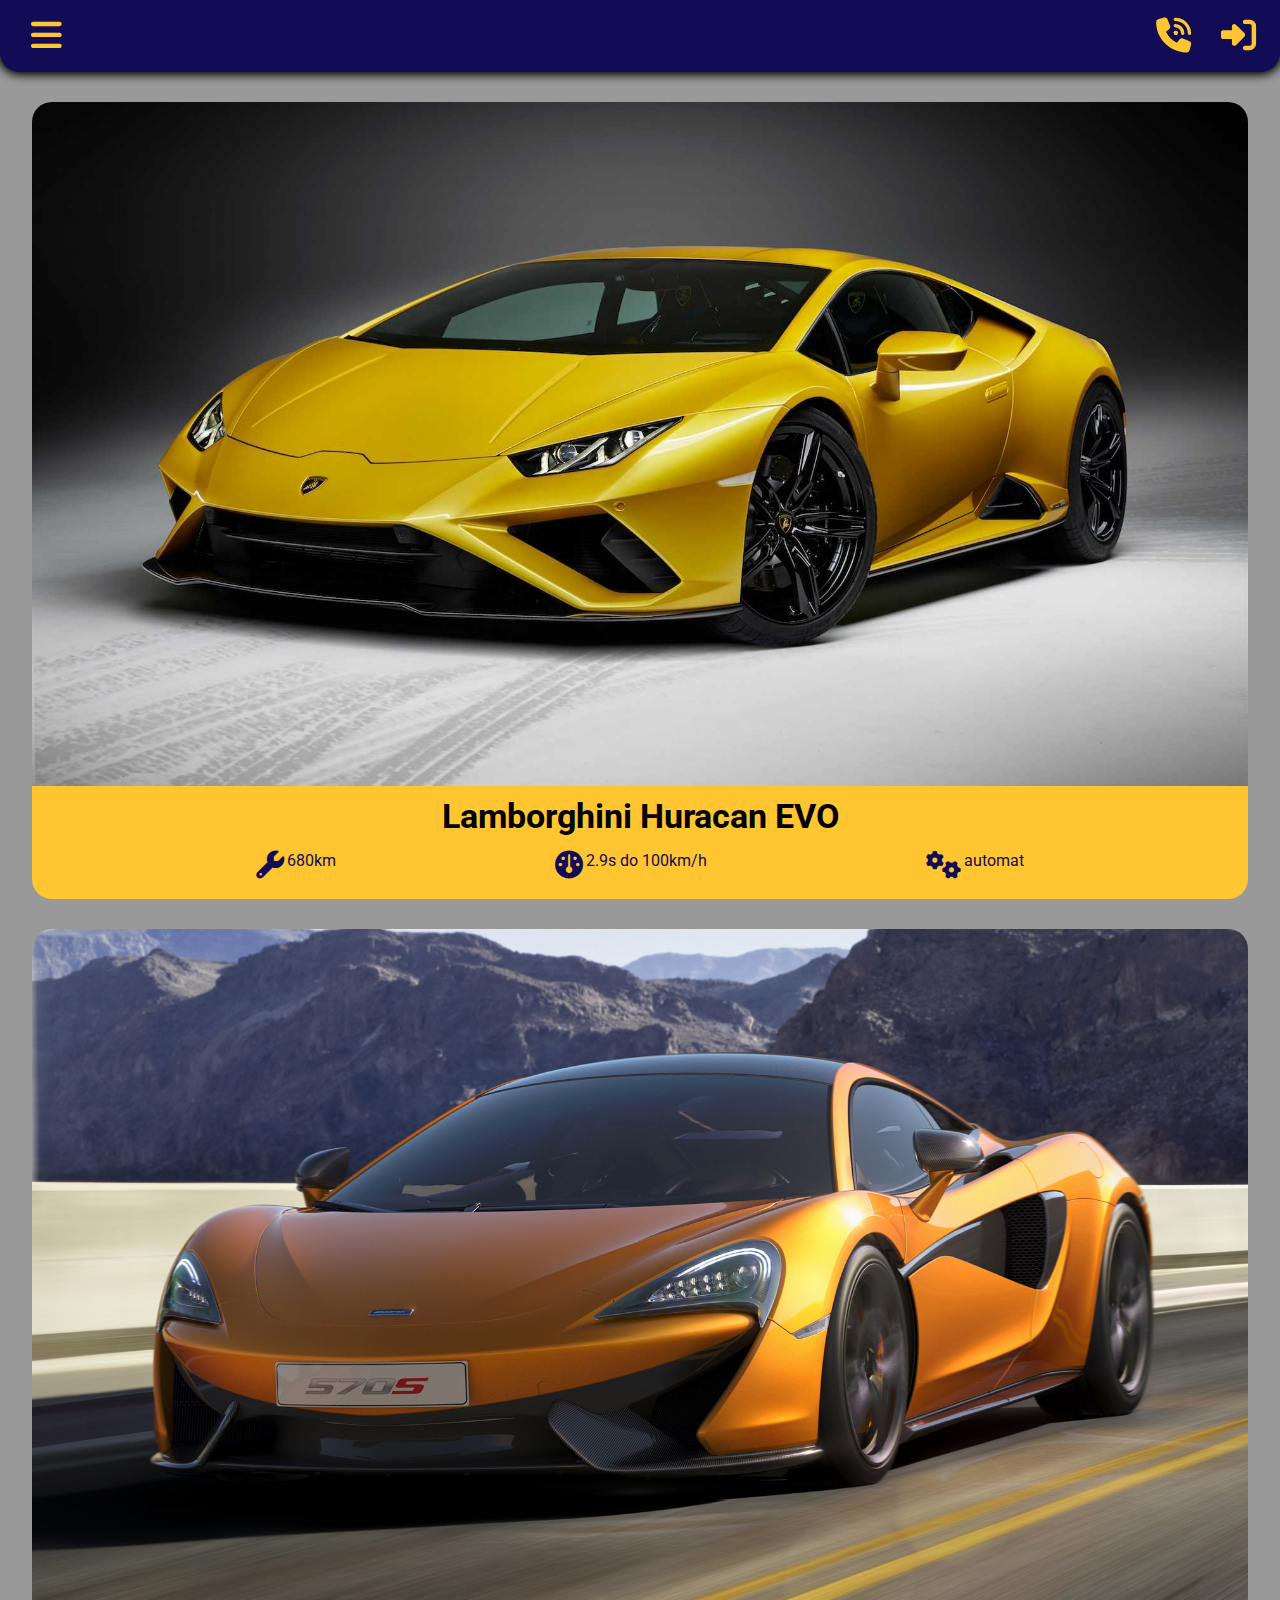
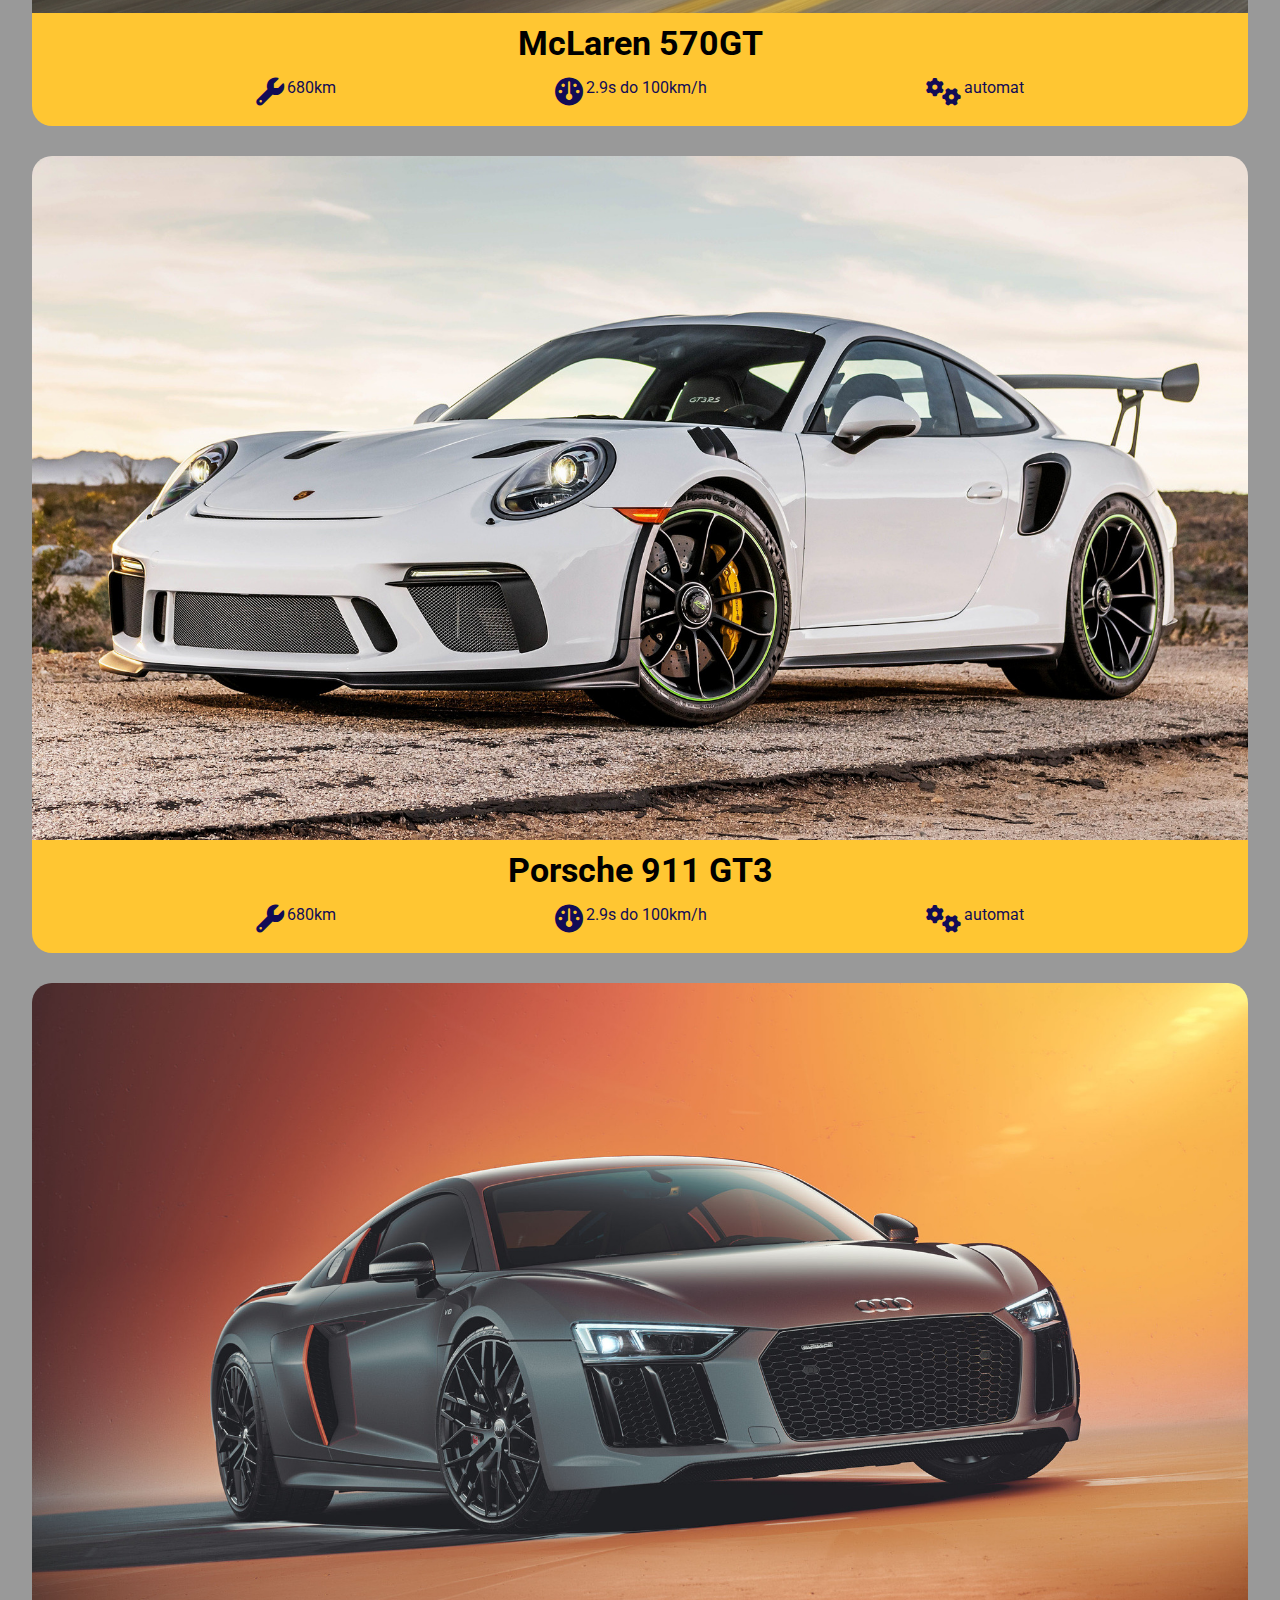
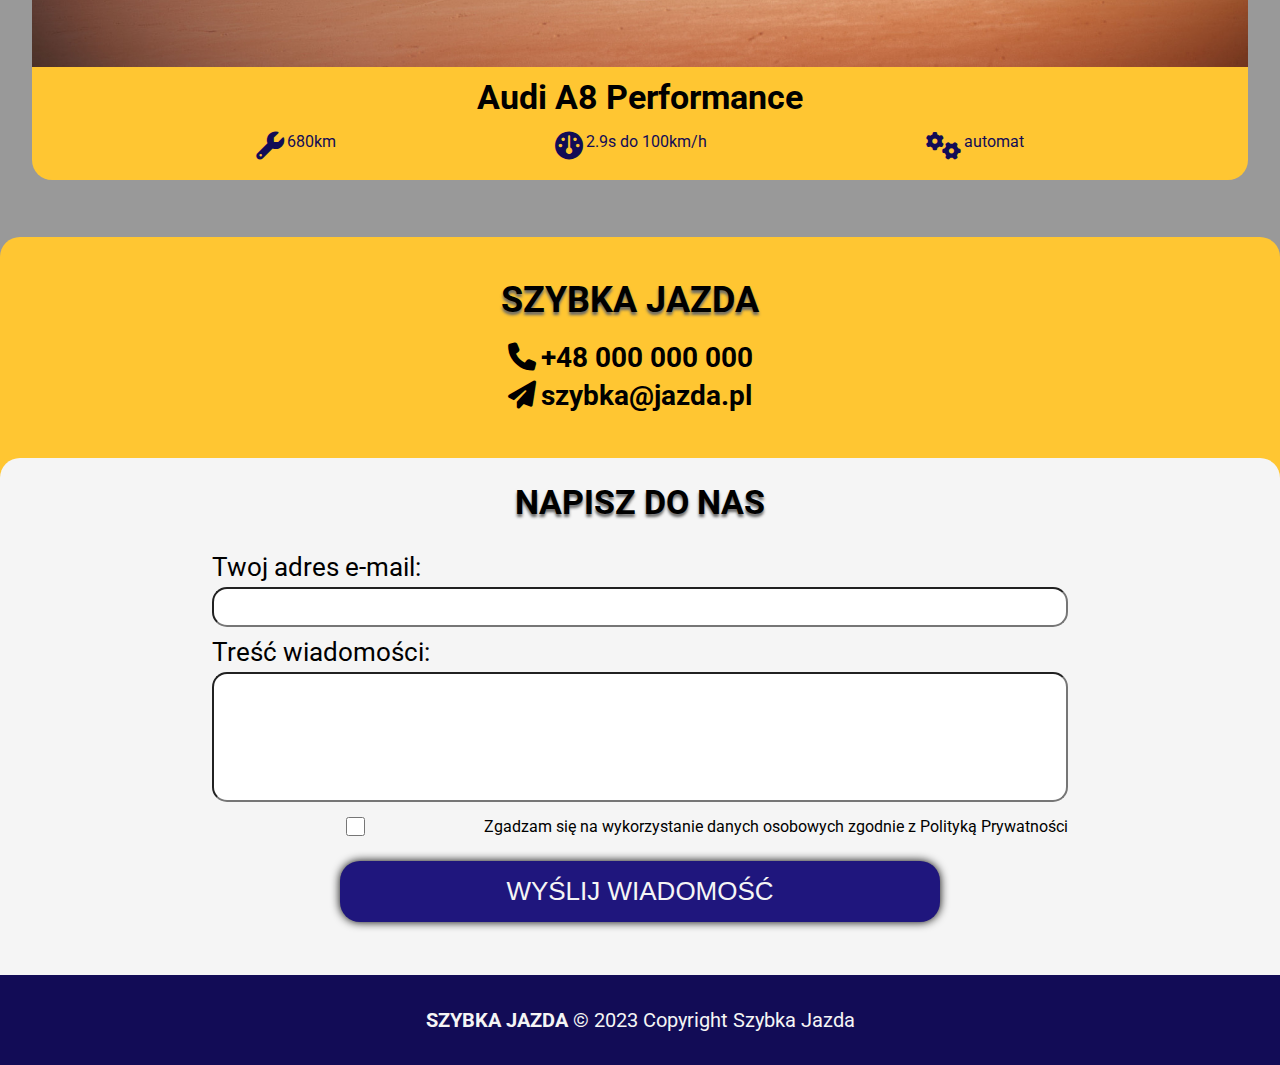
==== cars.html @ 6b2746b0 "Add files via upload" ====
<!DOCTYPE html>
<html lang="en">

<head>
    <meta charset="UTF-8">
    <meta http-equiv="X-UA-Compatible" content="IE=edge">
    <meta name="viewport" content="width=device-width, initial-scale=1.0">
    <title>Wypożyczalnia aut sportowych</title>

    <!-- styles -->
    <!-- fontaswome -->
    <link rel="stylesheet" href="fontawesome-free-6.4.0-web/css/all.css">

    <!-- phone styles -->
    <link rel="stylesheet" href="css/main.css">
    <link rel="stylesheet" href="css/cars.css">

    <!-- tablet styles -->
    <link rel="stylesheet" href="css/main-tablet.css">
    <link rel="stylesheet" href="css/cars-tablet.css">

    <!-- favicon -->
    <link rel="shortcut icon" type="image/ico" href="img/favicon.ico">
</head>

<body>
    <div class="wrapper">
        <nav class="navbar">
            <button onclick="toggleNavbar()"><i class="fa-solid fa-xmark"></i></button>
            <ul>
                <li><a href="index.html">strona główna</a></li>
                <li><a href="cars.html">samochody</a></li>
                <li><a href="about.html">dlaczego my?</a></li>
                <li><a href="voucher.html">vouchery</a></li>
                <li><a href="howworks.html">jak to działa?</a></li>
                <a href="cars.html">zarezerwuj</a>
                <div class="phone_number_box">
                    <p>Skontaktuj sie z nami</p>
                    <a href="tel:000-000-000"><i class="fa-solid fa-phone"></i>+48 000 000 000</a>
                    <a href="mailto: szybka@jazda.pl"><i class="fa-solid fa-paper-plane"></i>szybka@jazda.pl</a>
                </div>
            </ul>
        </nav>

        <header class="header clearfix">
            <button onclick="toggleNavbar()"><i class="fa-solid fa-bars"></i></button>
            <div class="nav_contacts">
                <button onclick="toggleContact()"><i class="fa-solid fa-phone-volume"></i></button>
                <button><a class="link_button" href="login.html"><i class="fa-solid fa-right-to-bracket"></i></a></button>
                <div class="phone_number_boxDisplay">
                    <div class="phone_number_box">
                        <p>Skontaktuj sie z nami</p>
                        <a href="tel:000-000-000"><i class="fa-solid fa-phone"></i>+48 000 000 000</a>
                        <a href="mailto: szybka@jazda.pl"><i class="fa-solid fa-paper-plane"></i>szybka@jazda.pl</a>
                    </div>
                </div>
            </div>
        </header>

        <article>
            <div class="car">
                <div class="car_photo">
                    <img src="img/huracan-evo.jpg" alt="Lamborghini Huracan EVO">
                </div>
                <div class="car_info">
                    <h2>Lamborghini Huracan EVO</h2>
                    <div class="short_info">
                        <div class="short_info_element">
                            <i class="fa-solid fa-wrench"></i> <p>680km</p>
                        </div>
                        <div class="short_info_element">
                            <i class="fa-solid fa-gauge"></i> <p>2.9s do 100km/h</p>
                        </div>
                        <div class="short_info_element">
                            <i class="fa-sharp fa-solid fa-gears"></i> <p>automat</p>
                        </div>
                    </div>
                </div>
            </div>

            <div class="car">
                <div class="car_photo">
                    <img src="img/mclaren-570gt.jpg" alt="Lamborghini Huracan EVO">
                </div>
                <div class="car_info">
                    <h2>McLaren 570GT</h2>
                    <div class="short_info">
                        <div class="short_info_element">
                            <i class="fa-solid fa-wrench"></i> <p>680km</p>
                        </div>
                        <div class="short_info_element">
                            <i class="fa-solid fa-gauge"></i> <p>2.9s do 100km/h</p>
                        </div>
                        <div class="short_info_element">
                            <i class="fa-sharp fa-solid fa-gears"></i> <p>automat</p>
                        </div>
                    </div>
                </div>
            </div>

            <div class="car">
                <div class="car_photo">
                    <img src="img/porshe-911gt3.jpg" alt="Lamborghini Huracan EVO">
                </div>
                <div class="car_info">
                    <h2>Porsche 911 GT3</h2>
                    <div class="short_info">
                        <div class="short_info_element">
                            <i class="fa-solid fa-wrench"></i> <p>680km</p>
                        </div>
                        <div class="short_info_element">
                            <i class="fa-solid fa-gauge"></i> <p>2.9s do 100km/h</p>
                        </div>
                        <div class="short_info_element">
                            <i class="fa-sharp fa-solid fa-gears"></i> <p>automat</p>
                        </div>
                    </div>
                </div>
            </div>

            <div class="car">
                <div class="car_photo">
                    <img src="img/audi-r8.jpg" alt="Lamborghini Huracan EVO">
                </div>
                <div class="car_info">
                    <h2>Audi A8 Performance</h2>
                    <div class="short_info">
                        <div class="short_info_element">
                            <i class="fa-solid fa-wrench"></i> <p>680km</p>
                        </div>
                        <div class="short_info_element">
                            <i class="fa-solid fa-gauge"></i> <p>2.9s do 100km/h</p>
                        </div>
                        <div class="short_info_element">
                            <i class="fa-sharp fa-solid fa-gears"></i> <p>automat</p>
                        </div>
                    </div>
                </div>
            </div>
        </article>

        <section class="contact">
            <div class="phone_email">
                <div class="nav_contacts">
                    <h1 class="company_name">szybka jazda</h1>
                    <a href="tel:000-000-000"><i class="fa-solid fa-phone"></i>+48 000 000 000</a>
                    <a href="mailto: szybka@jazda.pl"><i class="fa-solid fa-paper-plane"></i>szybka@jazda.pl</a>
                </div>
            </div>
            <div class="contact_form">
                <h2>napisz do nas</h2>
                <form action="#">
                    <label for="user-email">Twoj adres e-mail:</label>
                    <input id="user-email" type="email">
                    <label for="user-message">Treść wiadomości:</label>
                    <input id="user-email" type="textarea">
                    <div class="checkbox_div">
                        <input type="checkbox" name="personal-data" id="personal-data" required><p>Zgadzam się na wykorzystanie danych osobowych zgodnie z Polityką Prywatności</p>
                    </div>
                    <input type="submit" value="WYŚLIJ WIADOMOŚĆ">
                </form>
            </div>
        </section>

        <footer>
            <p><span>szybka jazda</span> &copy; 2023 Copyright Szybka Jazda</p>
        </footer>
    </div>

    <script src="js/toggle.js"></script>
</body>

</html>
---- css/main.css ----
/* Fonts from Google Fonts */

@import url('https://fonts.googleapis.com/css2?family=Roboto+Condensed:wght@300;400;700&family=Roboto:wght@300;400;700&display=swap');
/* 
    font-family: 'Roboto', sans-serif;

    font-family: 'Roboto Condensed', sans-serif;
*/


/* =============  variables  ============= */
:root {
    --font-roboto: 'Roboto', sans-serif;
    --font-roboto-condensed: 'Roboto Condensed', sans-serif;
    --font-h1-size: 2.6rem;
    --font-h2-size: 2.4rem;
    --font-p-size: 1.8rem;
    --font-label-size: 1.6rem;

    --bgcolor-whiteTxt: #F5F5F5;
    --bgcolor-darkBlue: #120C56;
    --bgcolor-orange: #FFC632;
    --bgcolor-red: #FF0000;

    --bghover-darkBlue: #1f167d;
    --bghover-orange: #d1a127;
}

* {
    margin: 0;
    padding: 0;
    box-sizing: border-box;
    outline: none;
}

.clearfix::after {
    content: "";
    display: block;
    clear: both;
}

html {
    font-size: 10px;
    font-family: var(--font-roboto);
}

body {
    background-image: url('https://www.autocar.co.uk/sites/autocar.co.uk/files/images/car-reviews/first-drives/legacy/99-worlds-fastest-production-cars-lead.jpg');
    background-size: cover;
    background-attachment: fixed;
    background-position: center;
}

h1, h2, button {
    text-transform: uppercase;
}

h2 {
    font-size: var(--font-h2-size);
}

p, a, button {
    font-size: var(--font-p-size);
}

a {
    color: black;
    text-decoration: none;
}

label {
    display: block;
    margin-bottom: 5px;
    font-size: var(--font-label-size);
}


/* ---------------- blue button ---------------- */
.blue_button,
input[type=button],
input[type=submit] {
    padding: 15px 25px;
    border: none;
    border-radius: 20px;
    box-shadow: 0 0 10px black;
    background-color: var(--bgcolor-darkBlue);
    text-transform: uppercase;
    font-weight: 300;
    font-size: var(--font-p-size);
    color: var(--bgcolor-whiteTxt);
    transition: .3s;
}

.blue_button:hover,
input[type=button],
input[type=submit] {
    background-color: var(--bghover-darkBlue);
}
/* --------------------------------------------- */


/* ---------------- company name ---------------- */
.company_name {
    margin-bottom: 20px;
    font-weight: 700;
    font-size: var(--font-h1-size);
    text-transform: uppercase;
    text-shadow: 0 3px 3px rgb(104, 104, 104);
}
/* --------------------------------------------- */


/* ---------------- phone and email box ---------------- */
.phone_number_box {
    width: 100%;
    font-weight: 700;
    text-align: center;
    line-height: 1.5;
}

.phone_number_box a {
    display: block;
}

.phone_number_box a>i {
    padding-right: 10px;
}

.phone_number_box p {
    margin-bottom: 5px;
}
/* --------------------------------------------- */
 

/* ---------------- phone and email box display ---------------- */
.phone_number_boxDisplay {
    display: none;
    position: fixed;
    top: 8vh;
    right: 0;
    width: 70%;
    padding-top: 20px;
    padding-bottom: 20px;
    border-radius: 20px 20px 20px 20px;
    box-shadow: 0 0 25px 5px black;
    background-color: var(--bgcolor-orange);
    z-index: 1000;
    overflow: hidden;
}
/* --------------------------------------------- */

.img_logo {
    width: 70%;
    max-width: 380px;
}

.wrapper {
    display: flex;
    flex-direction: column;
    flex-grow: 1;
    min-height: 100vh;
    max-width: 1280px;
    margin: 0 auto;
    background-color: rgba(0, 0, 0, 0.4);
}


/* ===========================  HEADER  =========================== */
.navbar {
    display: none;
}

nav {
    position: fixed;
    top: 0;
    left: 0;
    width: 70%;
    padding-bottom: 20px;
    border-radius: 0 20px 20px 20px;
    box-shadow: 0 0 25px 5px black;
    background-color: var(--bgcolor-orange);
    z-index: 1000;
    overflow: hidden;
}

nav ul {
    list-style-type: none;
}

nav ul>li>a {
    display: block;
    padding: 0 20px;
    line-height: 1.8;
    text-transform: uppercase;
    font-size: var(--font-p-size);
    font-weight: 700;
}

nav ul>a {
    display: block;
    padding: 10px;
    margin: 20px 30px;
    border-radius: 20px;
    text-align: center;
    text-transform: uppercase;
    color: var(--bgcolor-whiteTxt);
    background-color: var(--bgcolor-darkBlue);
}

/* nav ul>li:nth-last-of-type(1)::after {
    display: block;
    content: "";
    margin-top: 10px;
    border-top: 1px dashed black;
}

nav ul>.phone_number_box::before {
    display: block;
    content: "";
    margin-bottom: 10px;
    border-top: 1px dashed black; 
}*/

nav ul>li>a:hover {
    background-color: var(--bghover-orange);
}

nav button i {
    font-size: 35px;
}

.display-block {
    display: block;
}
/* =============================================================== */



/* ===========================  HEADER  =========================== */
header {
    position: fixed;
    top: 0;
    left: 0;
    width: 100%;
    flex-basis: 8vh;
    border-radius: 0 0 20px 20px;
    background-color: var(--bgcolor-darkBlue);
    box-shadow: 0 0 10px 3px black;
    z-index: 999;
}

header button,
nav button {
    width: 8vh;
    height: 8vh;
    background-color: transparent;
    border: none;
    outline: none;
    font-size: 25px;
}

header .nav_contacts button,
header .nav_contacts .link_button {
    width: 6vh;
}

header .nav_contacts .link_button {
    font-size: 25px;
}

header .nav_contacts button:last-child {
    margin-right: 10px;
}

header button i {
    color: var(--bgcolor-orange);
}

header .nav_contacts {
    margin-right: 10px;
    float: right;
}
/* =============================================================== */



/* ===========================  MAIN  =========================== */
main {
    flex-basis: 100vh;
    font-size: 30px;
    font-family: var(--font-roboto-condensed);
    line-height: 1;
    letter-spacing: 5px;
    text-transform: uppercase;
    text-align: center;
    color: var(--bgcolor-whiteTxt);
}

.main_wrap {
    position: relative;
    top: 50%;
    left: 50%;
    transform: translate(-50%, -50%);
}

main i {
    margin-top: 25px;
    font-size: 90px;
}

main .main_buttons {
    margin-top: 80px;
}
/* =============================================================== */


/* ===========================  SECTION  =========================== */
section.contact {
    flex-basis: 82vh;
    border-radius: 20px 20px 0 0;
    background-color: var(--bgcolor-orange);
}

.contact .phone_email {
    display: flex;
    justify-content: center;
    align-items: center;
    height: 25%;
    text-align: center;
}

.phone_email a {
    display: block;
    margin-bottom: 5px;
    font-weight: 700;
}

.phone_email i {
    margin-right: 5px;
}

.contact .contact_form {
    display: flex;
    flex-direction: column;
    justify-content: center;
    align-items: center;
    height: 75%;
    border-radius: 20px 20px 0 0;
    background-color: var(--bgcolor-whiteTxt);
}

.contact_form h2 {
    text-shadow: 0 3px 3px rgb(104, 104, 104);
}

.contact_form form {
    width: 90%;
    padding: 10px 20px;
}

.contact_form input {
    display: block;
    width: 100%;
    margin: 0 auto;
    text-align: center;
}

.contact_form input[type=text],
.contact_form input[type=email] {
    height: 40px;
    margin-bottom: 10px;
    border-radius: 15px;
}

.contact_form input[type=textarea] {
    height: 90px;
    border-radius: 15px;
}

.contact_form input[type=button],
.contact_form input[type=submit] {
    width: 80%;
    font-size: 16px;
}

.contact_form .checkbox_div {
    display: flex;
    margin-top: 15px;
    margin-bottom: 25px;
}

.contact_form .checkbox_div p {
    margin-left: 10px;
    font-size: 10px;
}

.contact_form .checkbox_div input[type=checkbox] {
    width: 20%;
}

/* .contact_form input[type=button] {
    margin: 0 auto;
} */
/* =============================================================== */



/* ===========================  FOOTER  =========================== */
footer {
    flex-basis: 10vh;
    color: var(--bgcolor-whiteTxt);
    text-align: center;
    line-height: 10vh;
    background-color: var(--bgcolor-darkBlue);
}

footer p, 
footer span {
    font-size: 14px;
}

footer span {
    font-weight: 700;
    text-transform: uppercase;
}
/* =============================================================== */
---- css/cars.css ----
article {
    padding-top: 8vh;
    padding-bottom: 3vh;
}

.car {
    display: flex;
    flex-direction: column;
    width: 95vw;
    margin: 30px auto;
    text-transform: none;
}

.car_photo img { 
    display: block;
    width: 100%;
    border-radius: 20px 20px 0 0;
}

.car_info h2 {
    padding: 10px 0;
    text-transform: none;
    text-align: center;
    color: black;
}

.car_info {
    border-radius: 0 0 20px 20px;
    background-color: var(--bgcolor-orange);
}

.short_info {
    display: flex;
    flex-direction: row;
    justify-content: space-evenly;
    align-content: center;
    padding: 5px 5px 20px 5px;
    color: var(--bgcolor-darkBlue);
}

.short_info_element {
    display: flex;
    justify-content: space-around;
}

.short_info_element i {
    padding-right: 3px;
    font-size: var(--font-p-size);
}

.short_info_element p {
    font-size: 1.6rem;
}
---- css/main-tablet.css ----
@media (min-width: 768px) {
    :root {
        --font-h1-size: 3.6rem;
        --font-h2-size: 3.4rem;
        --font-p-size: 2.8rem;
        --font-label-size: 2.6rem;
    }

    .img_logo {
        width: 50%;
    }

    main .company_name {
        font-size: 7rem;
    }

    .blue_button,
    input[type=button] {
        padding: 25px 40px;
    }

    .phone_number_boxDisplay {
        width: 60%;
    }


    /* ===========================  NAVBAR  =========================== */
    nav {
        width: 60%;
        padding: 0 10px 40px;
    }

    nav ul>li>a {
        padding: 0 40px;
    }

    nav ul>a {
        padding: 20px;
    }
    /* =============================================================== */


    /* ===========================  HEADER  =========================== */
    header button,
    nav button {
        font-size: 35px;
    }

    header .nav_contacts button,
    header .nav_contacts .link_button {
        width: 7vh;
    }

    header .nav_contacts .link_button {
        font-size: 35px;
    }

    .nav_contacts {
        margin-right: 20px;
    }

    header button:first-of-type {
        margin-left: 10px;
    }
    /* =============================================================== */


    /* ===========================  SECTION  =========================== */
    .contact .phone_email {
        height: 30%;
    }

    .contact .contact_form {
        height: 70%;
    }

    .contact_form form {
        width: 70%;
        padding: 30px 20px;
    }

    .contact_form input {
        font-size: 26px;
    }

    .contact_form input[type=text] {
        height: 60px;
        margin-bottom: 15px;
    }
    
    .contact_form input[type=textarea] {
        height: 130px;
        border-radius: 15px;
        word-wrap: break-word;
    }

    .contact_form input[type=button],
    .contact_form input[type=submit] {
        width: 70%;
        font-size: 26px;
    }

    .contact_form .checkbox_div p {
        margin-left: -15px;
        font-size: 16px;
    }

    .contact_form .checkbox_div input[type=checkbox] {
        width: 30%;
    }
    /* =============================================================== */


    /* ===========================  FOOTER  =========================== */
    footer p, 
    footer span {
        font-size: 20px;
    }
    /* =============================================================== */
}
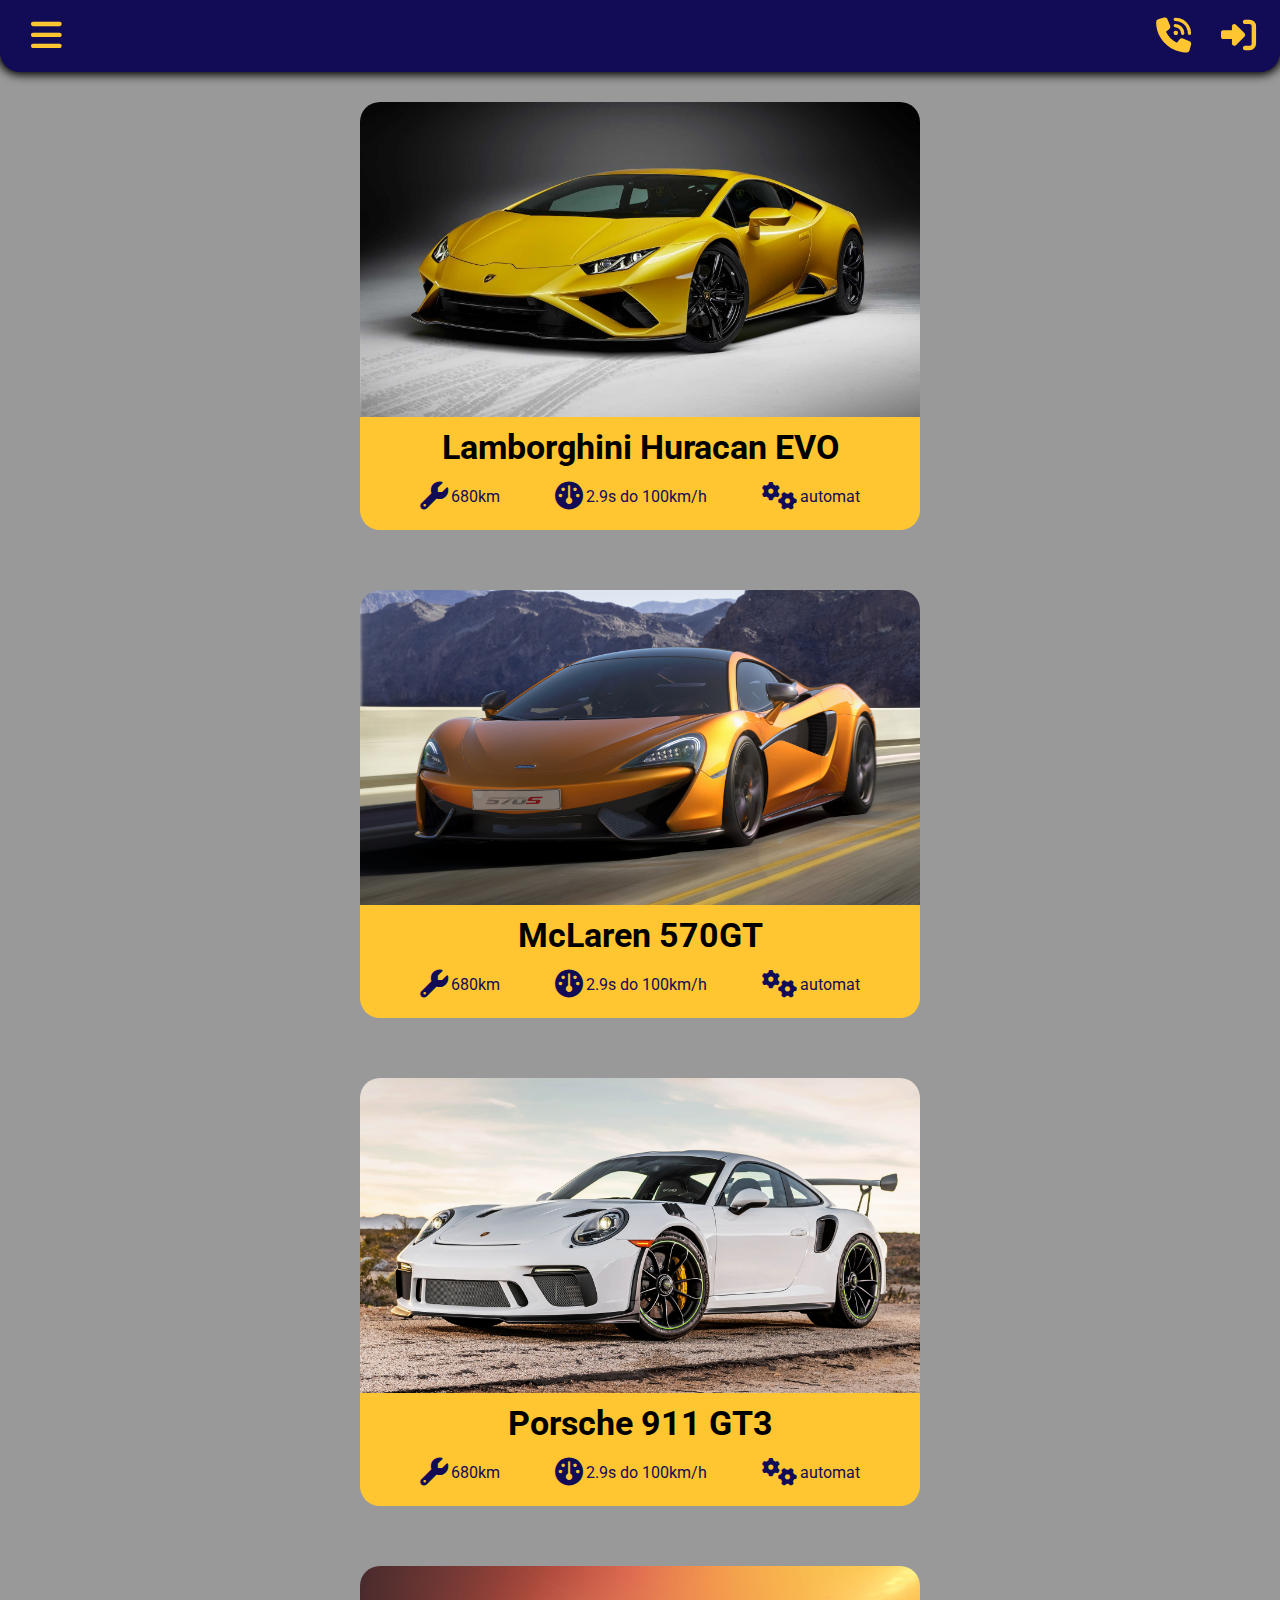
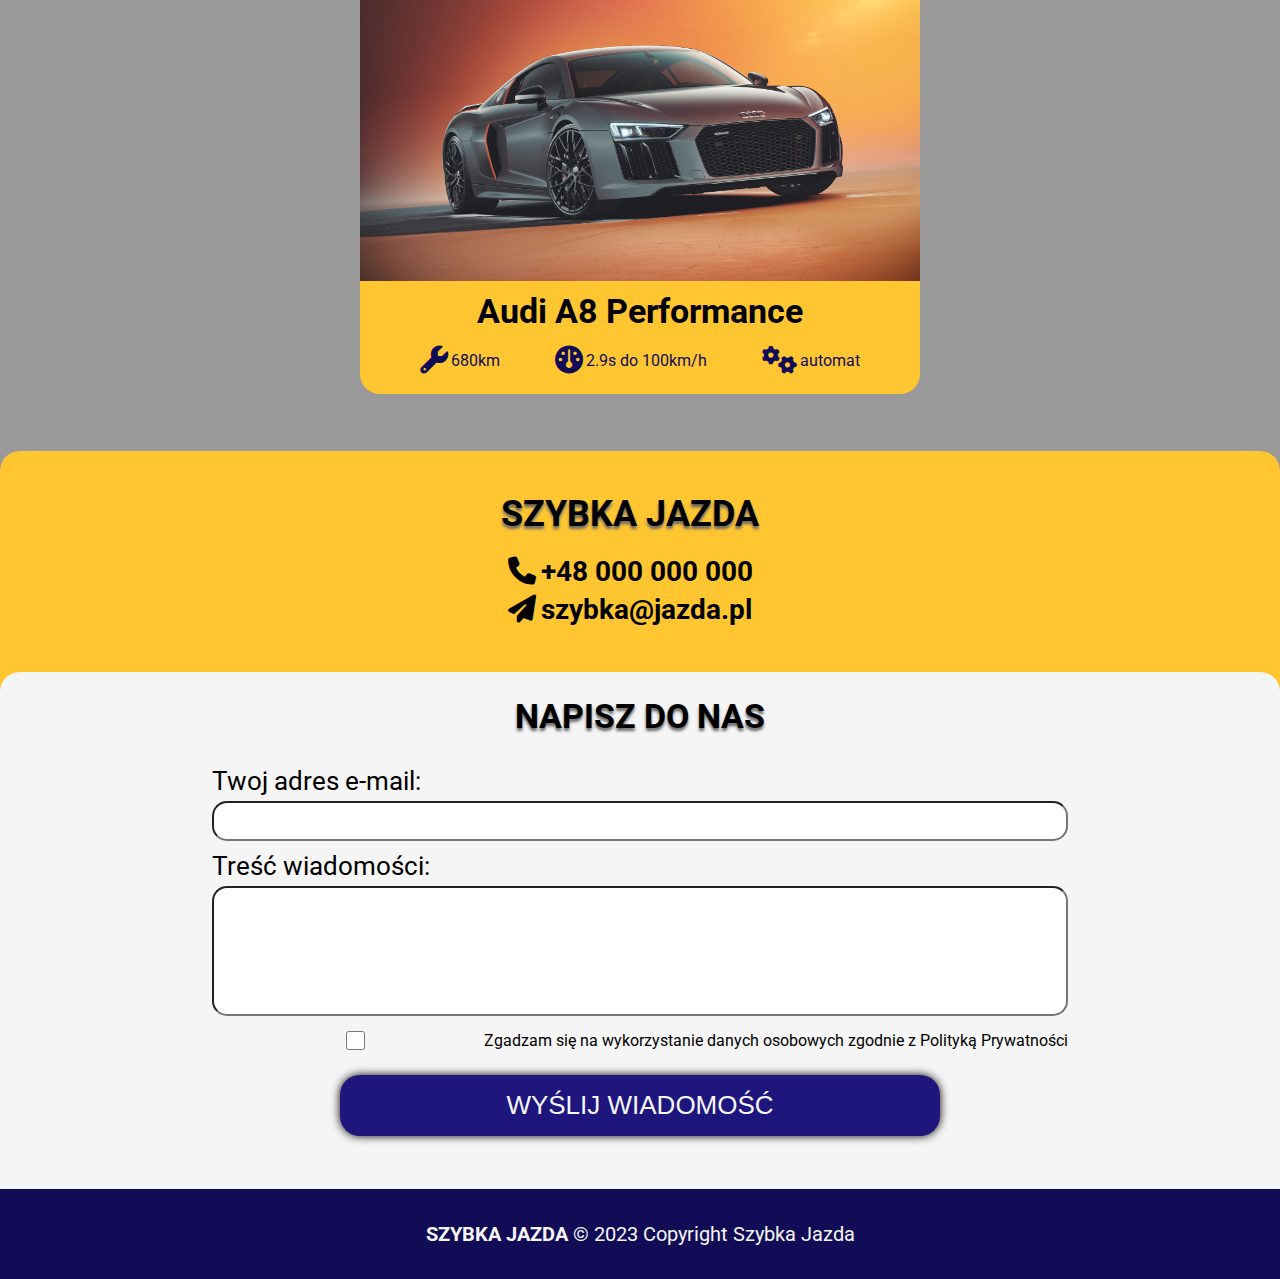
==== commit b7acf657: "add new files" ====
--- a/cars.html
+++ b/cars.html
@@ -60,7 +60,7 @@
         <article>
             <div class="car">
                 <div class="car_photo">
-                    <img src="img/huracan-evo.jpg" alt="Lamborghini Huracan EVO">
+                    <a href="cars-html/lamboEvo.html"><img src="img/huracan-evo.jpg" alt="Lamborghini Huracan EVO"></a>
                 </div>
                 <div class="car_info">
                     <h2>Lamborghini Huracan EVO</h2>
--- a/css/main.css
+++ b/css/main.css
@@ -95,6 +95,17 @@
 input[type=button],
 input[type=submit] {
     background-color: var(--bghover-darkBlue);
+}
+
+a.a_button_style {
+    display: block;
+    padding: 10px;
+    margin: 20px 30px;
+    border-radius: 20px;
+    text-align: center;
+    text-transform: uppercase;
+    color: var(--bgcolor-whiteTxt);
+    background-color: var(--bgcolor-darkBlue);
 }
 /* --------------------------------------------- */
 
@@ -151,7 +162,7 @@
 
 .img_logo {
     width: 70%;
-    max-width: 380px;
+    max-width: 400px;
 }
 
 .wrapper {
--- a/css/cars.css
+++ b/css/cars.css
@@ -1,4 +1,6 @@
 article {
+    display: flex;
+    flex-direction: column;
     padding-top: 8vh;
     padding-bottom: 3vh;
 }
@@ -15,6 +17,7 @@
     display: block;
     width: 100%;
     border-radius: 20px 20px 0 0;
+    cursor: pointer;
 }
 
 .car_info h2 {
@@ -41,6 +44,7 @@
 .short_info_element {
     display: flex;
     justify-content: space-around;
+    align-items: center;
 }
 
 .short_info_element i {
--- a/css/main-tablet.css
+++ b/css/main-tablet.css
@@ -1,120 +1,120 @@
-@media (min-width: 768px) {
-    :root {
-        --font-h1-size: 3.6rem;
-        --font-h2-size: 3.4rem;
-        --font-p-size: 2.8rem;
-        --font-label-size: 2.6rem;
-    }
-
-    .img_logo {
-        width: 50%;
-    }
-
-    main .company_name {
-        font-size: 7rem;
-    }
-
-    .blue_button,
-    input[type=button] {
-        padding: 25px 40px;
-    }
-
-    .phone_number_boxDisplay {
-        width: 60%;
-    }
-
-
-    /* ===========================  NAVBAR  =========================== */
-    nav {
-        width: 60%;
-        padding: 0 10px 40px;
-    }
-
-    nav ul>li>a {
-        padding: 0 40px;
-    }
-
-    nav ul>a {
-        padding: 20px;
-    }
-    /* =============================================================== */
-
-
-    /* ===========================  HEADER  =========================== */
-    header button,
-    nav button {
-        font-size: 35px;
-    }
-
-    header .nav_contacts button,
-    header .nav_contacts .link_button {
-        width: 7vh;
-    }
-
-    header .nav_contacts .link_button {
-        font-size: 35px;
-    }
-
-    .nav_contacts {
-        margin-right: 20px;
-    }
-
-    header button:first-of-type {
-        margin-left: 10px;
-    }
-    /* =============================================================== */
-
-
-    /* ===========================  SECTION  =========================== */
-    .contact .phone_email {
-        height: 30%;
-    }
-
-    .contact .contact_form {
-        height: 70%;
-    }
-
-    .contact_form form {
-        width: 70%;
-        padding: 30px 20px;
-    }
-
-    .contact_form input {
-        font-size: 26px;
-    }
-
-    .contact_form input[type=text] {
-        height: 60px;
-        margin-bottom: 15px;
-    }
-    
-    .contact_form input[type=textarea] {
-        height: 130px;
-        border-radius: 15px;
-        word-wrap: break-word;
-    }
-
-    .contact_form input[type=button],
-    .contact_form input[type=submit] {
-        width: 70%;
-        font-size: 26px;
-    }
-
-    .contact_form .checkbox_div p {
-        margin-left: -15px;
-        font-size: 16px;
-    }
-
-    .contact_form .checkbox_div input[type=checkbox] {
-        width: 30%;
-    }
-    /* =============================================================== */
-
-
-    /* ===========================  FOOTER  =========================== */
-    footer p, 
-    footer span {
-        font-size: 20px;
-    }
-    /* =============================================================== */
+@media (min-width: 768px) {
+    :root {
+        --font-h1-size: 3.6rem;
+        --font-h2-size: 3.4rem;
+        --font-p-size: 2.8rem;
+        --font-label-size: 2.6rem;
+    }
+
+    .img_logo {
+        width: 50%;
+    }
+
+    main .company_name {
+        font-size: 7rem;
+    }
+
+    .blue_button,
+    input[type=button] {
+        padding: 25px 40px;
+    }
+
+    .phone_number_boxDisplay {
+        width: 60%;
+    }
+
+
+    /* ===========================  NAVBAR  =========================== */
+    nav {
+        width: 60%;
+        padding: 0 10px 40px;
+    }
+
+    nav ul>li>a {
+        padding: 0 40px;
+    }
+
+    nav ul>a {
+        padding: 20px;
+    }
+    /* =============================================================== */
+
+
+    /* ===========================  HEADER  =========================== */
+    header button,
+    nav button {
+        font-size: 35px;
+    }
+
+    header .nav_contacts button,
+    header .nav_contacts .link_button {
+        width: 7vh;
+    }
+
+    header .nav_contacts .link_button {
+        font-size: 35px;
+    }
+
+    .nav_contacts {
+        margin-right: 20px;
+    }
+
+    header button:first-of-type {
+        margin-left: 10px;
+    }
+    /* =============================================================== */
+
+
+    /* ===========================  SECTION  =========================== */
+    .contact .phone_email {
+        height: 30%;
+    }
+
+    .contact .contact_form {
+        height: 70%;
+    }
+
+    .contact_form form {
+        width: 70%;
+        padding: 30px 20px;
+    }
+
+    .contact_form input {
+        font-size: 26px;
+    }
+
+    .contact_form input[type=text] {
+        height: 60px;
+        margin-bottom: 15px;
+    }
+    
+    .contact_form input[type=textarea] {
+        height: 130px;
+        border-radius: 15px;
+        word-wrap: break-word;
+    }
+
+    .contact_form input[type=button],
+    .contact_form input[type=submit] {
+        width: 70%;
+        font-size: 26px;
+    }
+
+    .contact_form .checkbox_div p {
+        margin-left: -15px;
+        font-size: 16px;
+    }
+
+    .contact_form .checkbox_div input[type=checkbox] {
+        width: 30%;
+    }
+    /* =============================================================== */
+
+
+    /* ===========================  FOOTER  =========================== */
+    footer p, 
+    footer span {
+        font-size: 20px;
+    }
+    /* =============================================================== */
 }--- a/css/cars-tablet.css
+++ b/css/cars-tablet.css
@@ -0,0 +1,5 @@
+@media (min-width: 768px) {
+    .car {
+        width: 560px;
+    }
+}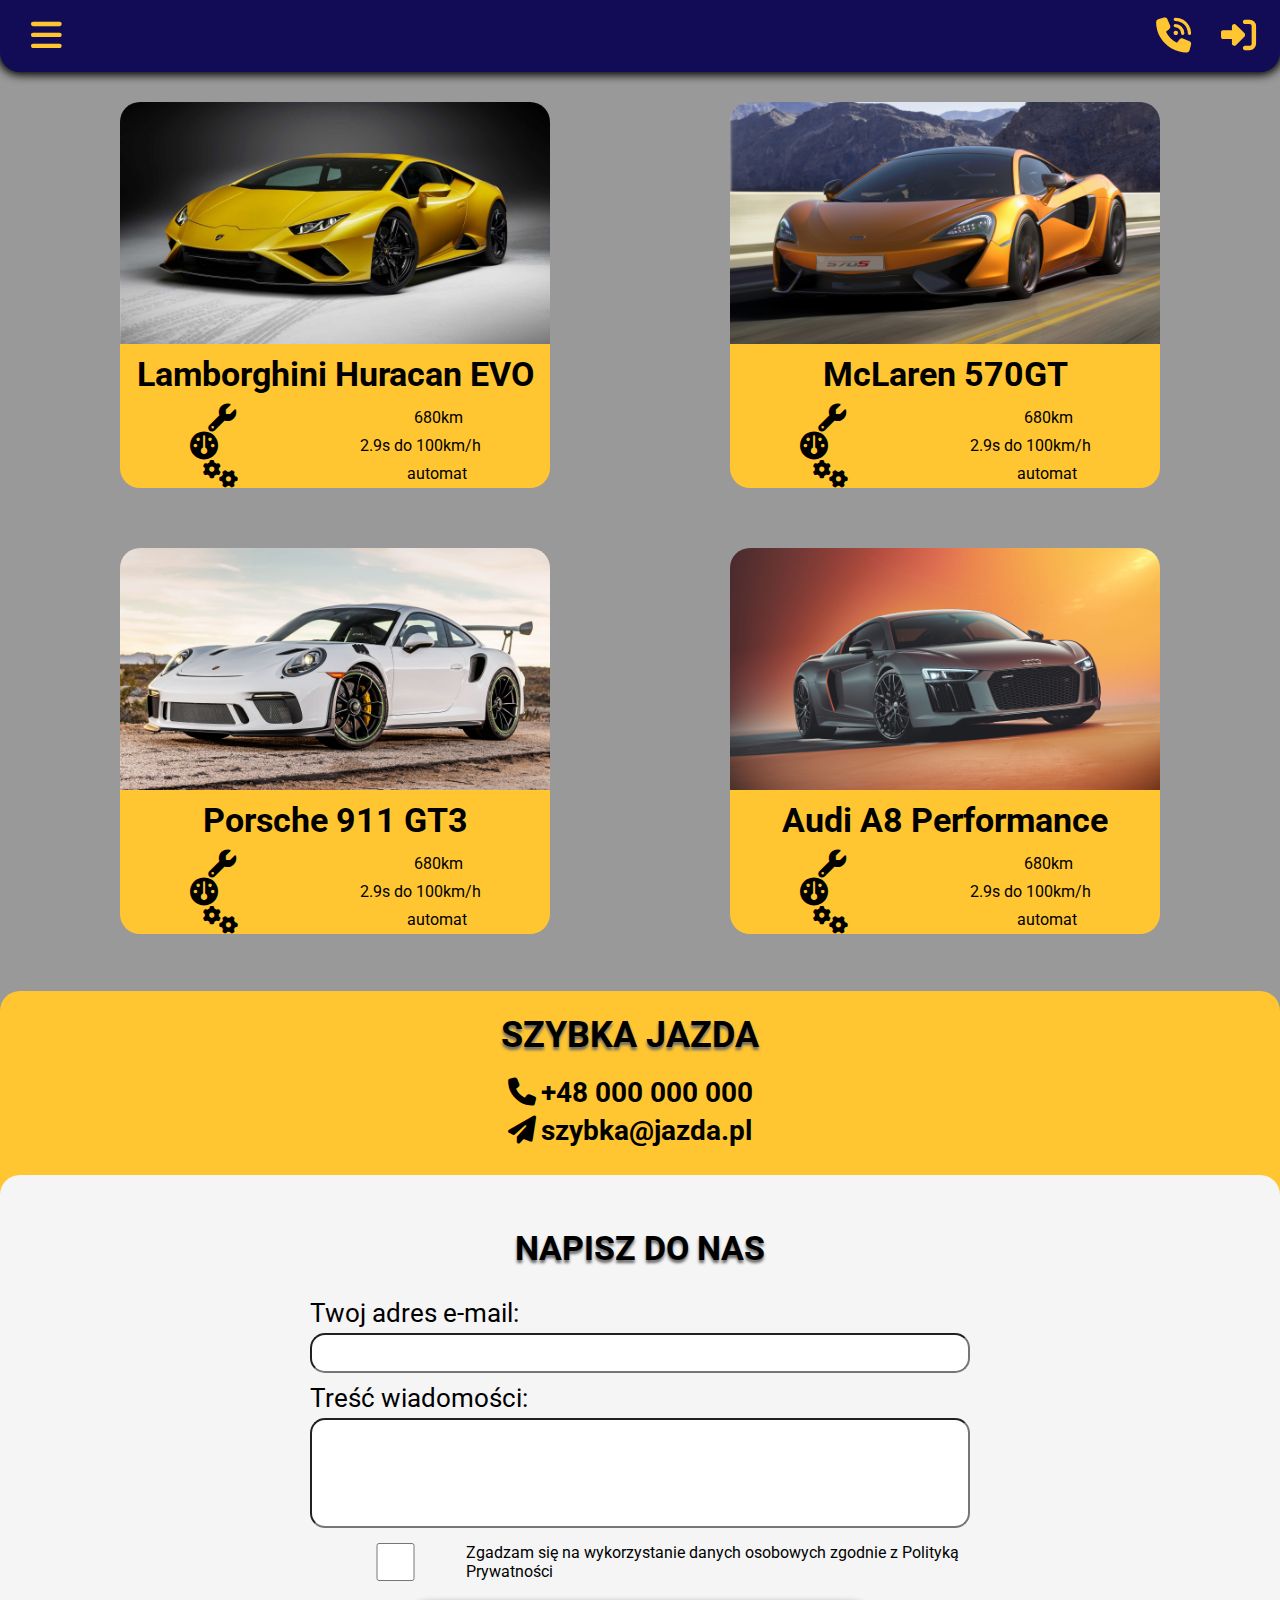
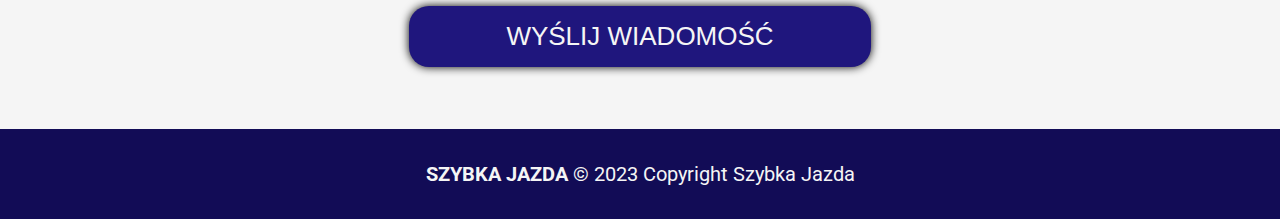
==== commit bd5643c7: "update cars css" ====
--- a/cars.html
+++ b/cars.html
@@ -29,11 +29,11 @@
             <button onclick="toggleNavbar()"><i class="fa-solid fa-xmark"></i></button>
             <ul>
                 <li><a href="index.html">strona główna</a></li>
-                <li><a href="cars.html">samochody</a></li>
+                <li><a href="cars.php">samochody</a></li>
                 <li><a href="about.html">dlaczego my?</a></li>
                 <li><a href="voucher.html">vouchery</a></li>
                 <li><a href="howworks.html">jak to działa?</a></li>
-                <a href="cars.html">zarezerwuj</a>
+                <a href="cars.php">zarezerwuj</a>
                 <div class="phone_number_box">
                     <p>Skontaktuj sie z nami</p>
                     <a href="tel:000-000-000"><i class="fa-solid fa-phone"></i>+48 000 000 000</a>
--- a/css/main.css
+++ b/css/main.css
@@ -15,7 +15,7 @@
     --font-h1-size: 2.6rem;
     --font-h2-size: 2.4rem;
     --font-p-size: 1.8rem;
-    --font-label-size: 1.6rem;
+    --font-label-size: 1.4rem;
 
     --bgcolor-whiteTxt: #F5F5F5;
     --bgcolor-darkBlue: #120C56;
@@ -170,7 +170,6 @@
     flex-direction: column;
     flex-grow: 1;
     min-height: 100vh;
-    max-width: 1280px;
     margin: 0 auto;
     background-color: rgba(0, 0, 0, 0.4);
 }
--- a/css/cars.css
+++ b/css/cars.css
@@ -1,4 +1,5 @@
 article {
+    position: relative;
     display: flex;
     flex-direction: column;
     padding-top: 8vh;
@@ -34,17 +35,30 @@
 
 .short_info {
     display: flex;
-    flex-direction: row;
-    justify-content: space-evenly;
-    align-content: center;
-    padding: 5px 5px 20px 5px;
-    color: var(--bgcolor-darkBlue);
+    flex-direction: column;
 }
 
 .short_info_element {
     display: flex;
     justify-content: space-around;
     align-items: center;
+}
+
+.short_info_elemet_up, .short_info_elemet_down {
+    display: flex;
+    flex-direction: row;
+    justify-content: space-evenly;
+    align-content: center;
+    padding: 5px 5px 10px 5px;
+}
+
+.short_info_elemet_down {
+    margin-bottom: 10px;
+}
+
+.short_info_elemet_down button {
+    padding: 10px 25px;
+    font-size: 1.2rem;
 }
 
 .short_info_element i {
@@ -54,4 +68,40 @@
 
 .short_info_element p {
     font-size: 1.6rem;
-}+}
+
+header+form {
+    position: relative;
+    top: 8vh;
+    padding: 30px 50px;
+    color: var(--bgcolor-whiteTxt);
+}
+
+.country_tilter_wrap {
+    display: flex;
+    flex-wrap: wrap;
+    justify-content: space-between;
+
+    margin-top: 10px;
+    margin-bottom: 20px;
+    font-size: 16px;
+}
+
+.country_tilter_wrap input[type=checkbox] {
+    margin-right: 10px;
+}
+
+header+form h2 {
+    text-align: center;
+}
+
+header+form input[type=submit], .sort_by {
+    display: block;
+    margin: 20px auto 0;
+}
+
+.sort_by {
+    height: 30px;
+    margin-top: 10px;
+}
+
--- a/css/main-tablet.css
+++ b/css/main-tablet.css
@@ -1,120 +1,125 @@
-@media (min-width: 768px) {
-    :root {
-        --font-h1-size: 3.6rem;
-        --font-h2-size: 3.4rem;
-        --font-p-size: 2.8rem;
-        --font-label-size: 2.6rem;
-    }
-
-    .img_logo {
-        width: 50%;
-    }
-
-    main .company_name {
-        font-size: 7rem;
-    }
-
-    .blue_button,
-    input[type=button] {
-        padding: 25px 40px;
-    }
-
-    .phone_number_boxDisplay {
-        width: 60%;
-    }
-
-
-    /* ===========================  NAVBAR  =========================== */
-    nav {
-        width: 60%;
-        padding: 0 10px 40px;
-    }
-
-    nav ul>li>a {
-        padding: 0 40px;
-    }
-
-    nav ul>a {
-        padding: 20px;
-    }
-    /* =============================================================== */
-
-
-    /* ===========================  HEADER  =========================== */
-    header button,
-    nav button {
-        font-size: 35px;
-    }
-
-    header .nav_contacts button,
-    header .nav_contacts .link_button {
-        width: 7vh;
-    }
-
-    header .nav_contacts .link_button {
-        font-size: 35px;
-    }
-
-    .nav_contacts {
-        margin-right: 20px;
-    }
-
-    header button:first-of-type {
-        margin-left: 10px;
-    }
-    /* =============================================================== */
-
-
-    /* ===========================  SECTION  =========================== */
-    .contact .phone_email {
-        height: 30%;
-    }
-
-    .contact .contact_form {
-        height: 70%;
-    }
-
-    .contact_form form {
-        width: 70%;
-        padding: 30px 20px;
-    }
-
-    .contact_form input {
-        font-size: 26px;
-    }
-
-    .contact_form input[type=text] {
-        height: 60px;
-        margin-bottom: 15px;
-    }
-    
-    .contact_form input[type=textarea] {
-        height: 130px;
-        border-radius: 15px;
-        word-wrap: break-word;
-    }
-
-    .contact_form input[type=button],
-    .contact_form input[type=submit] {
-        width: 70%;
-        font-size: 26px;
-    }
-
-    .contact_form .checkbox_div p {
-        margin-left: -15px;
-        font-size: 16px;
-    }
-
-    .contact_form .checkbox_div input[type=checkbox] {
-        width: 30%;
-    }
-    /* =============================================================== */
-
-
-    /* ===========================  FOOTER  =========================== */
-    footer p, 
-    footer span {
-        font-size: 20px;
-    }
-    /* =============================================================== */
+@media (min-width: 768px) {
+    :root {
+        --font-h1-size: 3.6rem;
+        --font-h2-size: 3.4rem;
+        --font-p-size: 2.8rem;
+        --font-label-size: 2.6rem;
+    }
+
+    .img_logo {
+        height: 40%;
+    }
+
+    main .company_name {
+        font-size: 7rem;
+    }
+
+    .blue_button,
+    input[type=button] {
+        padding: 25px 40px;
+    }
+
+    .phone_number_boxDisplay {
+        width: 60%;
+    }
+
+
+    /* ===========================  NAVBAR  =========================== */
+    nav {
+        width: 60%;
+        padding: 0 10px 40px;
+    }
+
+    nav ul>li>a {
+        padding: 0 40px;
+    }
+
+    nav ul>a {
+        padding: 20px;
+    }
+    /* =============================================================== */
+
+
+    /* ===========================  HEADER  =========================== */
+    header button,
+    nav button {
+        font-size: 35px;
+    }
+
+    header .nav_contacts button,
+    header .nav_contacts .link_button {
+        width: 7vh;
+    }
+
+    header .nav_contacts .link_button {
+        font-size: 35px;
+    }
+
+    .nav_contacts {
+        margin-right: 20px;
+    }
+
+    header button:first-of-type {
+        margin-left: 10px;
+    }
+    /* =============================================================== */
+
+    main .main_buttons {
+        margin-top: 50px;
+    }
+
+
+    /* ===========================  SECTION  =========================== */
+    .contact .phone_email {
+        height: 25%;
+    }
+
+    .contact .contact_form {
+        height: 75%;
+    }
+
+    .contact_form form {
+        width: 70%;
+        max-width: 700px;
+        padding: 30px 20px 10px;
+    }
+
+    .contact_form input {
+        font-size: 26px;
+    }
+
+    .contact_form input[type=text] {
+        height: 60px;
+        margin-bottom: 15px;
+    }
+    
+    .contact_form input[type=textarea] {
+        height: 110px;
+        border-radius: 15px;
+        word-wrap: break-word;
+    }
+
+    .contact_form input[type=button],
+    .contact_form input[type=submit] {
+        width: 70%;
+        font-size: 26px;
+    }
+
+    .contact_form .checkbox_div p {
+        margin-left: -15px;
+        font-size: 16px;
+    }
+
+    .contact_form .checkbox_div input[type=checkbox] {
+        width: 30%;
+    }
+    /* =============================================================== */
+
+
+    /* ===========================  FOOTER  =========================== */
+    footer p, 
+    footer span {
+        font-size: 20px;
+    }
+    /* =============================================================== */
 }--- a/css/cars-tablet.css
+++ b/css/cars-tablet.css
@@ -1,5 +1,33 @@
 @media (min-width: 768px) {
+    article {
+        display: flex;
+        flex-direction: row;
+        flex-wrap: wrap;
+        justify-content: space-around;
+
+        padding-left: 30px;
+        padding-right: 30px;
+    }
+
     .car {
-        width: 560px;
+        flex-basis: 430px;
+    }
+
+    .country_tilter_wrap {
+        justify-content: space-around;
+
+        font-size: 2.2rem;
+    }
+
+    .sort_by {
+        height: 40px;
+        width: 200px;
+        font-size: 1.8rem;
+    }
+}
+
+@media (min-width: 1366px) {
+    .car {
+        flex-basis: 420px;
     }
 }